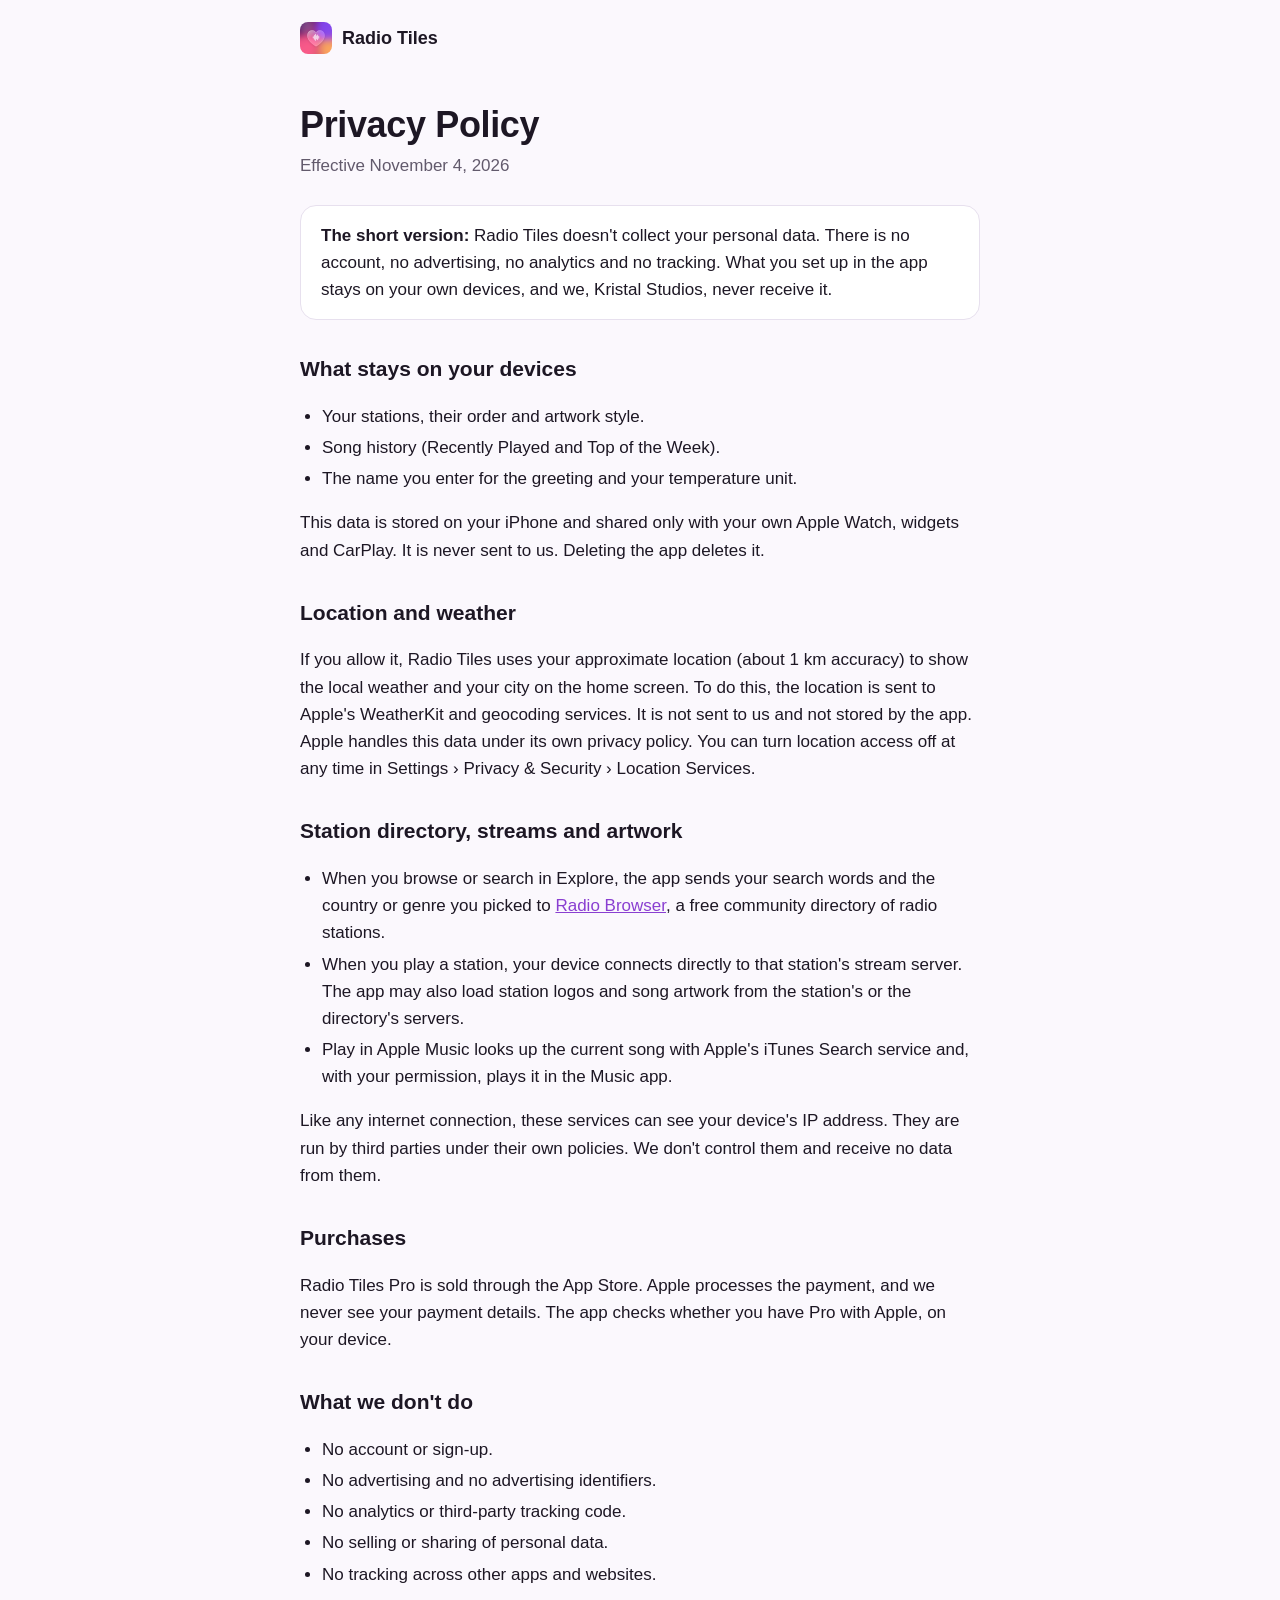
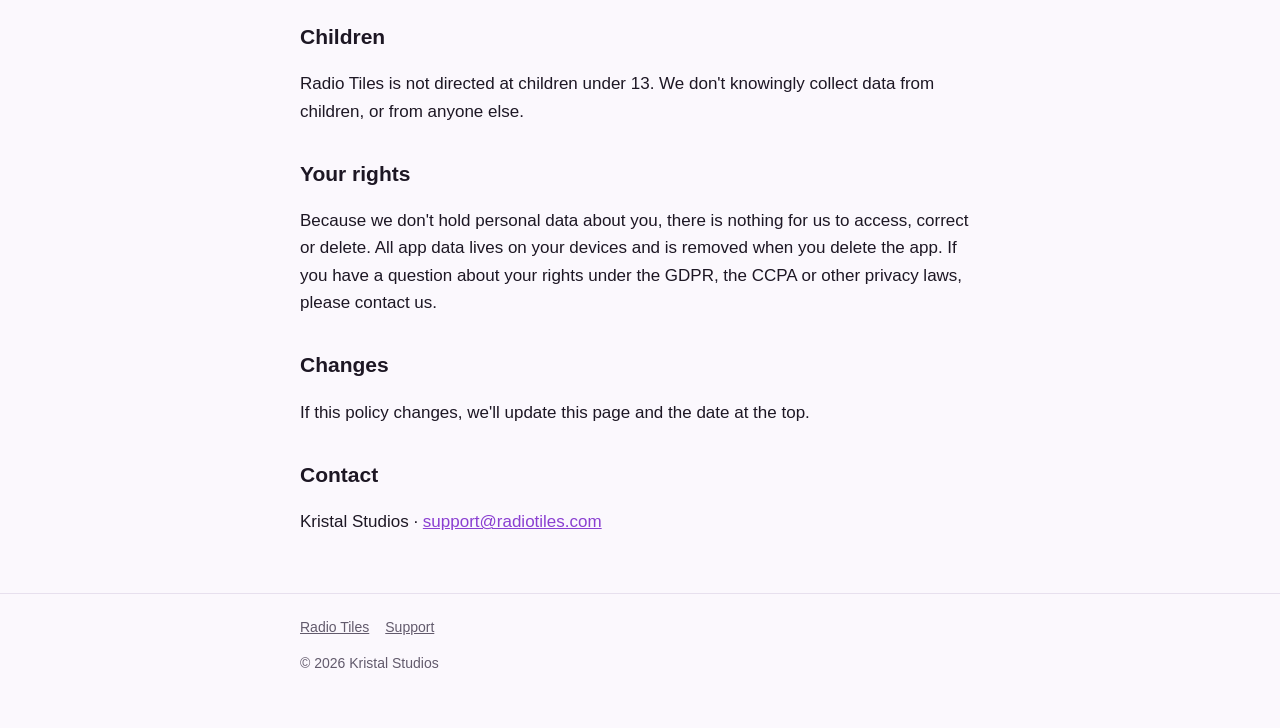
==== privacy/index.html @ e42f1ab5 "Use the Radio Tiles support address instead of the studio email Co-Authored-By: Claude Opus 5.5 <nor" ====
<!doctype html>
<html lang="en">
<head>
  <meta charset="utf-8">
  <meta name="viewport" content="width=device-width, initial-scale=1">
  <title>Privacy Policy · Radio Tiles</title>
  <meta name="description" content="Radio Tiles collects no personal data: no account, no ads, no analytics, no tracking.">
  <link rel="icon" href="../icon.png">
  <link rel="stylesheet" href="../style.css">
</head>
<body>
  <div class="wrap">
    <header class="top"><a class="brand" href="../"><img src="../icon.png" alt="">Radio Tiles</a></header>
    <article>
      <h1>Privacy Policy</h1>
      <p class="date">Effective November 4, 2026</p>

      <p class="summary"><strong>The short version:</strong> Radio Tiles doesn't collect your personal data. There is no account, no advertising, no analytics and no tracking. What you set up in the app stays on your own devices, and we, Kristal Studios, never receive it.</p>

      <h2>What stays on your devices</h2>
      <ul>
        <li>Your stations, their order and artwork style.</li>
        <li>Song history (Recently Played and Top of the Week).</li>
        <li>The name you enter for the greeting and your temperature unit.</li>
      </ul>
      <p>This data is stored on your iPhone and shared only with your own Apple Watch, widgets and CarPlay. It is never sent to us. Deleting the app deletes it.</p>

      <h2>Location and weather</h2>
      <p>If you allow it, Radio Tiles uses your approximate location (about 1 km accuracy) to show the local weather and your city on the home screen. To do this, the location is sent to Apple's WeatherKit and geocoding services. It is not sent to us and not stored by the app. Apple handles this data under its own privacy policy. You can turn location access off at any time in Settings › Privacy &amp; Security › Location Services.</p>

      <h2>Station directory, streams and artwork</h2>
      <ul>
        <li>When you browse or search in Explore, the app sends your search words and the country or genre you picked to <a href="https://www.radio-browser.info">Radio Browser</a>, a free community directory of radio stations.</li>
        <li>When you play a station, your device connects directly to that station's stream server. The app may also load station logos and song artwork from the station's or the directory's servers.</li>
        <li>Play in Apple Music looks up the current song with Apple's iTunes Search service and, with your permission, plays it in the Music app.</li>
      </ul>
      <p>Like any internet connection, these services can see your device's IP address. They are run by third parties under their own policies. We don't control them and receive no data from them.</p>

      <h2>Purchases</h2>
      <p>Radio Tiles Pro is sold through the App Store. Apple processes the payment, and we never see your payment details. The app checks whether you have Pro with Apple, on your device.</p>

      <h2>What we don't do</h2>
      <ul>
        <li>No account or sign-up.</li>
        <li>No advertising and no advertising identifiers.</li>
        <li>No analytics or third-party tracking code.</li>
        <li>No selling or sharing of personal data.</li>
        <li>No tracking across other apps and websites.</li>
      </ul>

      <h2>Children</h2>
      <p>Radio Tiles is not directed at children under 13. We don't knowingly collect data from children, or from anyone else.</p>

      <h2>Your rights</h2>
      <p>Because we don't hold personal data about you, there is nothing for us to access, correct or delete. All app data lives on your devices and is removed when you delete the app. If you have a question about your rights under the GDPR, the CCPA or other privacy laws, please contact us.</p>

      <h2>Changes</h2>
      <p>If this policy changes, we'll update this page and the date at the top.</p>

      <h2>Contact</h2>
      <p>Kristal Studios · <a href="mailto:support@radiotiles.com">support@radiotiles.com</a></p>
    </article>
  </div>
  <footer>
    <div class="wrap">
      <a href="../">Radio Tiles</a><a href="../support/">Support</a>
      <p>© 2026 Kristal Studios</p>
    </div>
  </footer>
</body>
</html>
---- style.css ----
:root {
  --bg: #fbf8fd;
  --surface: #ffffff;
  --text: #1d1724;
  --muted: #625a6c;
  --line: #e7e0ee;
  --accent: #8a3fd1;
  --grad: linear-gradient(135deg, #7a2fd0 0%, #d8418c 55%, #f5a05a 100%);
}
@media (prefers-color-scheme: dark) {
  :root {
    --bg: #141019;
    --surface: #1e1826;
    --text: #f3eef8;
    --muted: #a9a0b4;
    --line: #2f2739;
    --accent: #c79bff;
  }
}
* { box-sizing: border-box; }
html { -webkit-text-size-adjust: 100%; }
body {
  margin: 0;
  background: var(--bg);
  color: var(--text);
  font: 17px/1.6 -apple-system, BlinkMacSystemFont, "SF Pro Text", "Helvetica Neue", Arial, sans-serif;
}
a { color: var(--accent); }
.wrap { max-width: 720px; margin: 0 auto; padding: 0 20px; }
header.top { padding: 22px 0; }
header.top a.brand {
  display: inline-flex; align-items: center; gap: 10px;
  color: var(--text); text-decoration: none; font-weight: 700; font-size: 18px;
}
header.top img { width: 32px; height: 32px; border-radius: 8px; }
.hero { text-align: center; padding: 40px 0 28px; }
.hero img { width: 128px; height: 128px; border-radius: 29px; box-shadow: 0 18px 40px rgba(122, 47, 208, .28); }
.hero h1 { font-size: 44px; line-height: 1.1; margin: 26px 0 10px; letter-spacing: -0.02em; }
.hero p.lead { font-size: 20px; color: var(--muted); margin: 0 auto; max-width: 520px; }
.badge {
  display: inline-block; margin-top: 26px; padding: 12px 22px; border-radius: 999px;
  background: var(--grad); color: #fff; font-weight: 600; text-decoration: none;
}
.features { display: grid; grid-template-columns: repeat(auto-fit, minmax(200px, 1fr)); gap: 14px; margin: 36px 0; }
.card { background: var(--surface); border: 1px solid var(--line); border-radius: 18px; padding: 18px 20px; }
.card h3 { margin: 0 0 4px; font-size: 17px; }
.card p { margin: 0; color: var(--muted); font-size: 15px; line-height: 1.5; }
article { padding: 8px 0 40px; }
article h1 { font-size: 36px; line-height: 1.15; margin: 12px 0 6px; letter-spacing: -0.01em; }
article .date { color: var(--muted); margin: 0 0 26px; }
article h2 { font-size: 21px; margin: 32px 0 8px; }
article ul { padding-left: 22px; }
article li { margin: 4px 0; }
.summary { background: var(--surface); border: 1px solid var(--line); border-radius: 16px; padding: 16px 20px; }
footer { border-top: 1px solid var(--line); padding: 22px 0 40px; color: var(--muted); font-size: 14px; }
footer a { color: var(--muted); margin-right: 16px; }
@media (max-width: 480px) {
  .hero h1 { font-size: 36px; }
  .hero p.lead { font-size: 18px; }
  article h1 { font-size: 30px; }
}
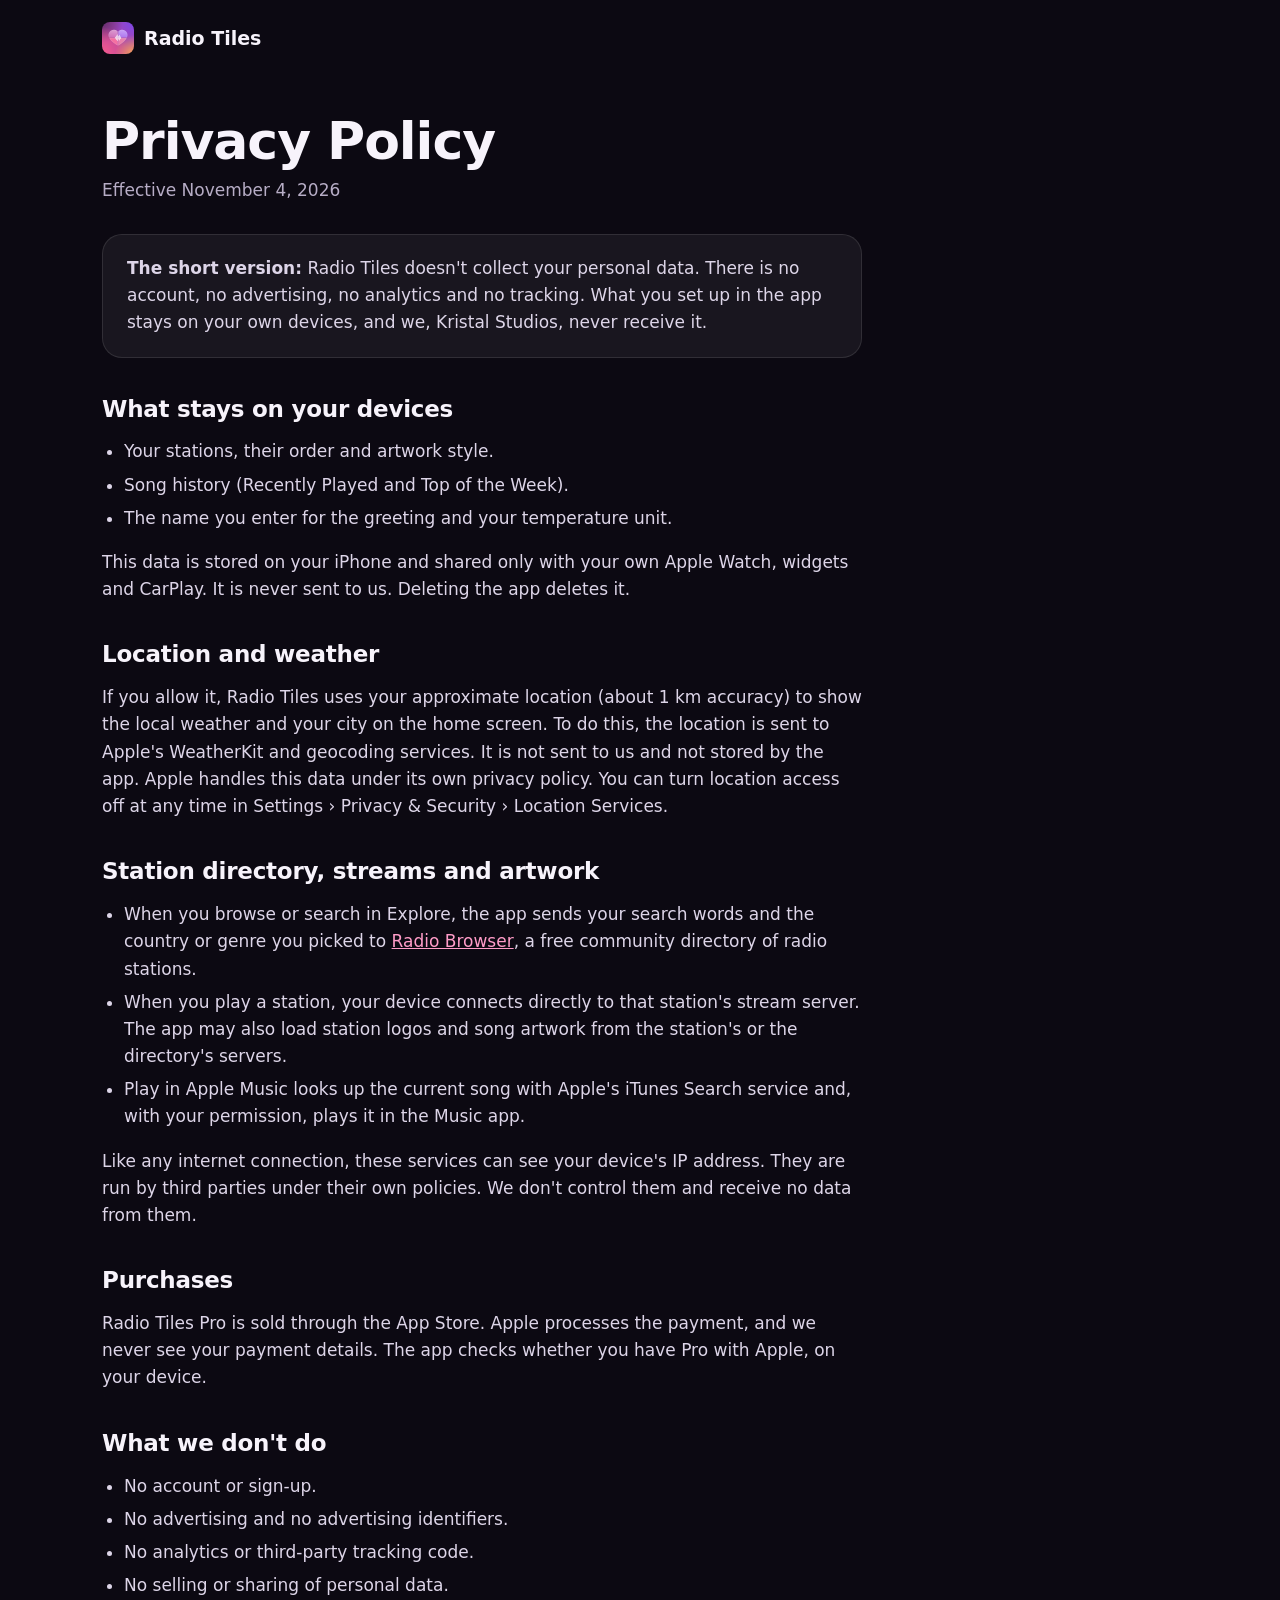
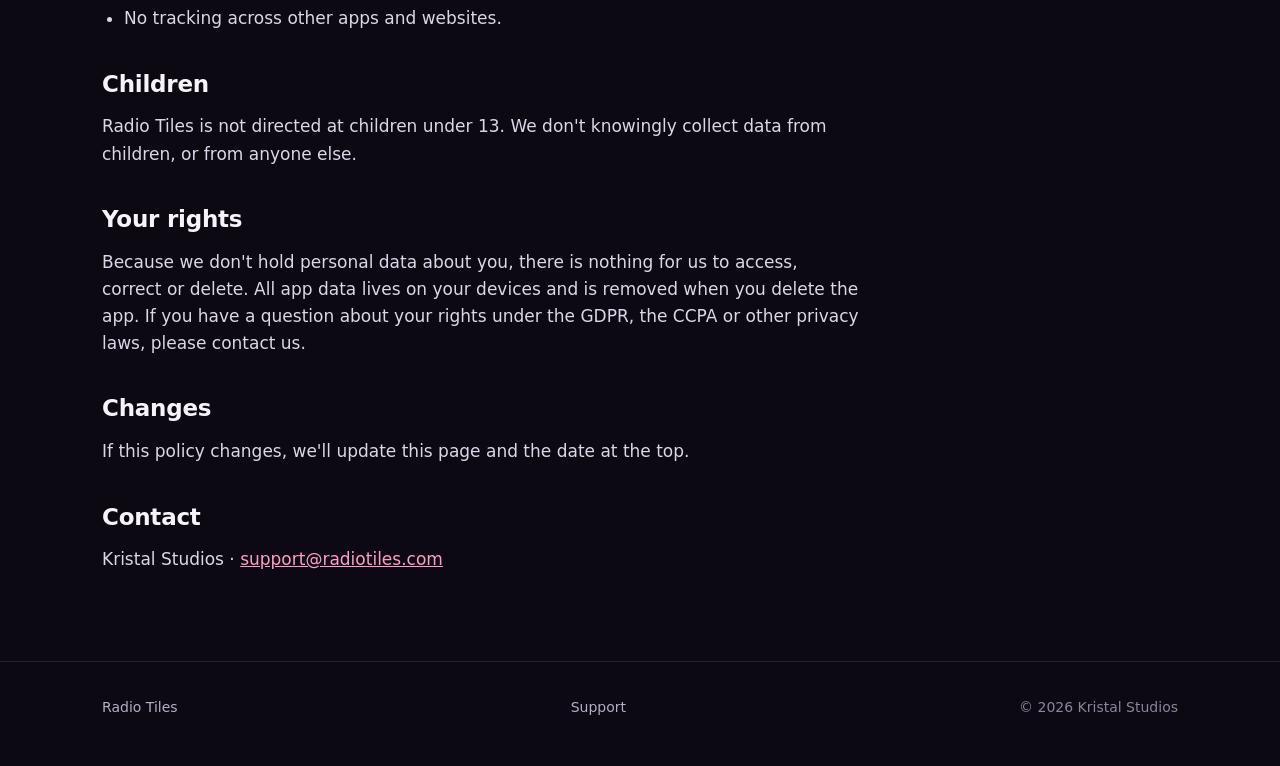
==== commit bbcbcdd0: "New radiotiles.com: landing page with tiles, CarPlay, Apple Watch, sleep timer, pricing and FAQ Co-A" ====
--- a/privacy/index.html
+++ b/privacy/index.html
@@ -6,7 +6,7 @@
   <title>Privacy Policy · Radio Tiles</title>
   <meta name="description" content="Radio Tiles collects no personal data: no account, no ads, no analytics, no tracking.">
   <link rel="icon" href="../icon.png">
-  <link rel="stylesheet" href="../style.css">
+  <link rel="stylesheet" href="../style.css?v=2">
 </head>
 <body>
   <div class="wrap">
--- a/style.css
+++ b/style.css
@@ -1,61 +1,340 @@
 :root {
-  --bg: #fbf8fd;
-  --surface: #ffffff;
-  --text: #1d1724;
-  --muted: #625a6c;
-  --line: #e7e0ee;
-  --accent: #8a3fd1;
-  --grad: linear-gradient(135deg, #7a2fd0 0%, #d8418c 55%, #f5a05a 100%);
-}
-@media (prefers-color-scheme: dark) {
-  :root {
-    --bg: #141019;
-    --surface: #1e1826;
-    --text: #f3eef8;
-    --muted: #a9a0b4;
-    --line: #2f2739;
-    --accent: #c79bff;
-  }
+  color-scheme: dark;
+  --bg: #0c0912;
+  --bg-2: #140f1d;
+  --surface: rgba(255, 255, 255, 0.055);
+  --surface-2: rgba(255, 255, 255, 0.09);
+  --line: rgba(255, 255, 255, 0.1);
+  --text: #f7f3fb;
+  --muted: #b7adc6;
+  --soft: #8e839f;
+  --violet: #8b3fe0;
+  --pink: #e0458f;
+  --peach: #f6a35c;
+  --grad: linear-gradient(120deg, #8b3fe0 0%, #e0458f 52%, #f6a35c 100%);
+  --round: ui-rounded, "SF Pro Rounded", "Nunito", system-ui, -apple-system, sans-serif;
+  --radius: 22px;
 }
 * { box-sizing: border-box; }
-html { -webkit-text-size-adjust: 100%; }
+html { -webkit-text-size-adjust: 100%; scroll-behavior: smooth; }
+@media (prefers-reduced-motion: reduce) { html { scroll-behavior: auto; } }
 body {
   margin: 0;
   background: var(--bg);
   color: var(--text);
-  font: 17px/1.6 -apple-system, BlinkMacSystemFont, "SF Pro Text", "Helvetica Neue", Arial, sans-serif;
-}
-a { color: var(--accent); }
-.wrap { max-width: 720px; margin: 0 auto; padding: 0 20px; }
+  font: 17px/1.6 system-ui, -apple-system, BlinkMacSystemFont, "SF Pro Text", "Helvetica Neue", Arial, sans-serif;
+  overflow-x: hidden;
+}
+img { max-width: 100%; display: block; }
+a { color: inherit; }
+.wrap { max-width: 1120px; margin: 0 auto; padding: 0 22px; }
+.grad-text { background: var(--grad); -webkit-background-clip: text; background-clip: text; color: transparent; }
+
+/* ---------- Navigation ---------- */
+.nav {
+  position: sticky; top: 0; z-index: 20;
+  backdrop-filter: saturate(160%) blur(18px); -webkit-backdrop-filter: saturate(160%) blur(18px);
+  background: rgba(12, 9, 18, 0.62);
+  border-bottom: 1px solid transparent;
+  transition: border-color .3s;
+}
+.nav.scrolled { border-color: var(--line); }
+.nav .wrap { display: flex; align-items: center; justify-content: space-between; height: 64px; }
+.brand { display: inline-flex; align-items: center; gap: 10px; font-family: var(--round); font-weight: 800; font-size: 19px; text-decoration: none; }
+.brand img { width: 32px; height: 32px; border-radius: 8px; }
+.nav-links { display: flex; align-items: center; gap: 26px; font-size: 15px; }
+.nav-links a { text-decoration: none; color: var(--muted); transition: color .2s; }
+.nav-links a:hover { color: var(--text); }
+.pill {
+  display: inline-flex; align-items: center; gap: 8px;
+  padding: 8px 16px; border-radius: 999px; font-size: 14px; font-weight: 600;
+  background: var(--surface-2); border: 1px solid var(--line); color: var(--text); text-decoration: none;
+}
+.pill .dot { width: 7px; height: 7px; border-radius: 50%; background: var(--peach); box-shadow: 0 0 10px var(--peach); }
+
+/* ---------- Hero ---------- */
+.hero { position: relative; overflow: hidden; padding: 64px 0 40px; isolation: isolate; }
+.hero::before {
+  content: ""; position: absolute; inset: -20% -10% auto -10%; height: 120%; z-index: -2;
+  background:
+    radial-gradient(40% 50% at 25% 30%, rgba(139, 63, 224, 0.45), transparent 70%),
+    radial-gradient(35% 45% at 80% 25%, rgba(224, 69, 143, 0.35), transparent 70%),
+    radial-gradient(30% 40% at 60% 80%, rgba(246, 163, 92, 0.18), transparent 70%);
+}
+.tile-floor {
+  position: absolute; z-index: -1; left: 50%; top: 52%; width: 1500px;
+  transform: translate(-50%, -50%) perspective(1400px) rotateX(58deg) rotateZ(-28deg);
+  display: grid; grid-template-columns: repeat(9, 1fr); gap: 22px; opacity: .5;
+  -webkit-mask-image: radial-gradient(closest-side, #000 40%, transparent 100%);
+  mask-image: radial-gradient(closest-side, #000 40%, transparent 100%);
+  animation: drift 38s linear infinite;
+}
+/* Text side stays readable: the tile floor fades out behind the headline. */
+.hero::after {
+  content: ""; position: absolute; inset: 0; z-index: -1; pointer-events: none;
+  background: linear-gradient(90deg, var(--bg) 0%, rgba(12, 9, 18, .88) 38%, rgba(12, 9, 18, .2) 62%, transparent 80%),
+              linear-gradient(0deg, var(--bg) 0%, transparent 22%);
+}
+@keyframes drift { from { translate: 0 0; } to { translate: 0 var(--drift, -338px); } }
+@media (prefers-reduced-motion: reduce) { .tile-floor { animation: none; } }
+.hero-grid { display: grid; grid-template-columns: 1.05fr 1fr; align-items: center; gap: 40px; }
+.eyebrow { font-size: 13px; font-weight: 700; letter-spacing: .14em; text-transform: uppercase; color: var(--muted); margin: 0 0 18px; }
+.hero h1 {
+  font-family: var(--round); font-weight: 900; letter-spacing: -0.03em;
+  font-size: clamp(48px, 7.4vw, 92px); line-height: .98; margin: 0 0 22px;
+}
+.lead { font-size: clamp(18px, 2vw, 21px); color: var(--muted); max-width: 520px; margin: 0 0 30px; }
+.cta { display: flex; flex-wrap: wrap; gap: 12px; align-items: center; }
+.btn {
+  display: inline-flex; align-items: center; gap: 10px; padding: 15px 24px; border-radius: 999px;
+  font-weight: 700; font-size: 16px; text-decoration: none; border: 0; cursor: default;
+}
+.btn-primary { background: #fff; color: #120c1a; }
+.btn-primary svg { width: 20px; height: 20px; }
+.btn-ghost { background: var(--surface); color: var(--text); border: 1px solid var(--line); cursor: pointer; }
+.btn-ghost:hover { background: var(--surface-2); }
+.trust { display: flex; flex-wrap: wrap; gap: 10px 22px; margin-top: 34px; color: var(--soft); font-size: 14px; }
+.trust span { display: inline-flex; align-items: center; gap: 7px; }
+.trust svg { width: 16px; height: 16px; stroke: var(--peach); }
+
+.device-stage { position: relative; display: flex; justify-content: center; min-height: 600px; }
+.phone {
+  width: 300px; border-radius: 54px; padding: 11px; background: #0a0a0c;
+  box-shadow: 0 0 0 1.5px #2d2833, 0 40px 90px rgba(0, 0, 0, .55), 0 0 120px rgba(139, 63, 224, .25);
+  position: relative;
+}
+.phone img { border-radius: 44px; width: 100%; height: auto; aspect-ratio: 660 / 1434; object-fit: cover; }
+.watch {
+  width: 158px; border-radius: 46px; padding: 9px; background: #0a0a0c;
+  box-shadow: 0 0 0 1.5px #2d2833, 0 30px 60px rgba(0, 0, 0, .55);
+  position: relative;
+}
+.watch::after {
+  content: ""; position: absolute; right: -7px; top: 30%; width: 7px; height: 30px; border-radius: 0 4px 4px 0;
+  background: linear-gradient(90deg, #2a2630, #4a4452);
+}
+.watch img { border-radius: 38px; width: 100%; height: auto; aspect-ratio: 416 / 496; object-fit: cover; }
+.device-stage .watch { position: absolute; right: 2%; bottom: 40px; transform: rotate(4deg); }
+.device-stage .phone { transform: rotate(-3deg); }
+
+/* ---------- Tiles (same colors as in the app) ---------- */
+.tile {
+  --h: 280;
+  aspect-ratio: 1; border-radius: 22%;
+  display: grid; place-items: center; text-align: center; padding: 12%;
+  color: #fff; font-family: var(--round); font-weight: 900; line-height: 1.02; letter-spacing: -0.01em;
+  text-shadow: 0 4px 14px rgba(0, 0, 0, .45);
+  background:
+    linear-gradient(180deg, rgba(255, 255, 255, .16), transparent 45%),
+    radial-gradient(circle at 18% 18%, hsl(calc(var(--h) + 43) 60% 60% / .95), transparent 52%),
+    radial-gradient(circle at 85% 80%, hsl(var(--h) 50% 18% / .95), transparent 58%),
+    linear-gradient(45deg, hsl(var(--h) 50% 20%), hsl(var(--h) 49% 37%) 55%, hsl(calc(var(--h) + 43) 57% 54%));
+  box-shadow: inset 0 0 0 1px rgba(255, 255, 255, .08), 0 18px 40px rgba(0, 0, 0, .35);
+}
+.tile-floor .tile { font-size: 26px; }
+
+/* ---------- Ribbon ---------- */
+.ribbon { border-block: 1px solid var(--line); background: var(--bg-2); overflow: hidden; }
+.ribbon-track { display: flex; gap: 48px; padding: 18px 0; width: max-content; animation: scroll 40s linear infinite; }
+.ribbon-track span { font-family: var(--round); font-weight: 800; font-size: 20px; color: var(--muted); white-space: nowrap; }
+.ribbon-track span::after { content: "✦"; margin-left: 48px; color: var(--pink); }
+@keyframes scroll { to { transform: translateX(-50%); } }
+@media (prefers-reduced-motion: reduce) { .ribbon-track { animation: none; } }
+
+/* ---------- Sections ---------- */
+section { padding: 110px 0; }
+.section-head { max-width: 700px; margin: 0 auto 60px; text-align: center; }
+h2 {
+  font-family: var(--round); font-weight: 900; letter-spacing: -0.025em;
+  font-size: clamp(34px, 4.6vw, 56px); line-height: 1.04; margin: 0 0 18px;
+}
+.section-head p, .feature p { color: var(--muted); font-size: 19px; margin: 0; }
+.tag {
+  display: inline-block; font-size: 12px; font-weight: 800; letter-spacing: .12em; text-transform: uppercase;
+  padding: 5px 11px; border-radius: 999px; margin-bottom: 18px;
+  background: rgba(224, 69, 143, .14); color: #ff9cc8; border: 1px solid rgba(224, 69, 143, .3);
+}
+.tag.pro { background: rgba(246, 163, 92, .14); color: #ffc794; border-color: rgba(246, 163, 92, .3); }
+
+.feature { display: grid; grid-template-columns: 1fr 1fr; gap: 70px; align-items: center; padding: 50px 0; }
+.feature.flip .feature-visual { order: -1; }
+.feature ul { list-style: none; padding: 0; margin: 24px 0 0; display: grid; gap: 12px; }
+.feature li { display: flex; gap: 12px; color: var(--text); font-size: 17px; }
+.feature li svg { flex: none; width: 22px; height: 22px; margin-top: 2px; stroke: var(--peach); }
+.feature-visual { display: flex; justify-content: center; align-items: center; gap: 24px; position: relative; }
+.feature-visual::before {
+  content: ""; position: absolute; inset: 8% 4%; z-index: -1; border-radius: 50%;
+  background: radial-gradient(closest-side, rgba(139, 63, 224, .35), transparent);
+  filter: blur(20px);
+}
+.feature-visual .phone { width: 270px; }
+
+.looks { display: grid; grid-template-columns: repeat(3, 1fr); gap: 18px; width: 100%; max-width: 460px; }
+.looks figure { margin: 0; text-align: center; }
+.looks .tile { font-size: clamp(18px, 2.4vw, 26px); }
+.looks figcaption { margin-top: 12px; font-size: 14px; font-weight: 600; color: var(--muted); }
+.looks .glyph { width: 56%; height: auto; }
+.looks .tile.icon-style { background: #f3eee6; }
+.looks .tile.icon-style svg { width: 70%; height: auto; }
+
+/* CarPlay mockup */
+.carplay {
+  width: 100%; max-width: 520px; aspect-ratio: 16 / 8.6; border-radius: 26px; background: #050507;
+  box-shadow: 0 0 0 10px #18151c, 0 0 0 11px #2d2833, 0 40px 80px rgba(0, 0, 0, .55);
+  display: grid; grid-template-columns: 58px 1fr; overflow: hidden;
+}
+.cp-side { background: #141218; display: flex; flex-direction: column; align-items: center; gap: 12px; padding: 14px 0; font-size: 12px; font-weight: 600; }
+.cp-side i { display: block; width: 32px; height: 32px; border-radius: 9px; background: #2a2630; }
+.cp-side i.on { background: var(--grad); }
+.cp-main { padding: 14px 18px; display: flex; flex-direction: column; gap: 12px; min-width: 0; }
+.cp-tabs { display: flex; justify-content: center; gap: 6px; font-size: 12px; font-weight: 600; }
+.cp-tabs span { padding: 4px 12px; border-radius: 999px; color: #a8a0b3; }
+.cp-tabs span.on { background: #322d38; color: #fff; }
+.cp-label { font-size: 12px; color: #a8a0b3; font-weight: 600; }
+.cp-row { display: grid; grid-template-columns: repeat(4, 1fr); gap: 12px; }
+.cp-row .tile { font-size: 13px; border-radius: 16%; }
+.cp-row .playing { outline: 2px solid #fff; outline-offset: 2px; }
+.cp-now { margin-top: auto; display: flex; align-items: center; gap: 10px; background: #141218; border-radius: 12px; padding: 8px 10px; }
+.cp-now .tile { width: 36px; font-size: 6px; border-radius: 8px; padding: 4px; }
+.cp-now b { display: block; font-size: 13px; }
+.cp-now small { color: #a8a0b3; font-size: 11px; }
+.cp-now .eq { margin-left: auto; display: flex; gap: 2px; align-items: flex-end; height: 14px; }
+.cp-now .eq i { width: 3px; background: #ff5f8f; border-radius: 2px; animation: eq 1s ease-in-out infinite; }
+.cp-now .eq i:nth-child(2) { animation-delay: -.3s; }
+.cp-now .eq i:nth-child(3) { animation-delay: -.6s; }
+@keyframes eq { 0%, 100% { height: 30%; } 50% { height: 100%; } }
+
+/* Explore mockup */
+.explore {
+  width: 100%; max-width: 440px; border-radius: 28px; padding: 20px;
+  background: linear-gradient(180deg, #6a2b5a, #3a1c40 55%, #22142a);
+  box-shadow: 0 40px 80px rgba(0, 0, 0, .5), inset 0 0 0 1px rgba(255, 255, 255, .08);
+}
+.ex-search { display: flex; align-items: center; gap: 10px; padding: 12px 16px; border-radius: 999px; background: rgba(255, 255, 255, .12); color: rgba(255, 255, 255, .6); font-size: 15px; }
+.ex-search svg { width: 18px; height: 18px; }
+.ex-chips { display: flex; gap: 8px; margin: 14px 0; flex-wrap: wrap; }
+.ex-chips span { padding: 6px 13px; border-radius: 999px; font-size: 13px; font-weight: 600; background: rgba(255, 255, 255, .1); border: 1px solid rgba(255, 255, 255, .12); }
+.ex-chips span.on { background: #fff; color: #1d1124; }
+.ex-row { display: flex; align-items: center; gap: 14px; padding: 11px 0; border-top: 1px solid rgba(255, 255, 255, .08); }
+.ex-row .tile { width: 50px; font-size: 8px; border-radius: 12px; padding: 5px; flex: none; }
+.ex-row b { display: block; font-size: 15px; }
+.ex-row small { color: rgba(255, 255, 255, .6); font-size: 12.5px; }
+.ex-row .add { margin-left: auto; width: 28px; height: 28px; border-radius: 50%; border: 2px solid rgba(255, 255, 255, .8); display: grid; place-items: center; font-weight: 700; flex: none; }
+.ex-row .add.done { background: #34c759; border-color: #34c759; }
+
+/* Little things */
+.grid-3 { display: grid; grid-template-columns: repeat(3, 1fr); gap: 18px; }
+.card {
+  background: var(--surface); border: 1px solid var(--line); border-radius: var(--radius); padding: 26px;
+  transition: transform .3s, background .3s;
+}
+.card:hover { transform: translateY(-4px); background: var(--surface-2); }
+.card .ico { width: 46px; height: 46px; border-radius: 14px; display: grid; place-items: center; background: var(--grad); margin-bottom: 18px; }
+.card .ico svg { width: 24px; height: 24px; stroke: #fff; }
+.card h3 { margin: 0 0 6px; font-size: 19px; font-family: var(--round); font-weight: 800; }
+.card p { margin: 0; color: var(--muted); font-size: 15.5px; line-height: 1.55; }
+
+/* Pricing */
+.plans { display: grid; grid-template-columns: 1fr 1.15fr; gap: 22px; max-width: 900px; margin: 0 auto; }
+.plan { border-radius: 28px; padding: 34px; background: var(--surface); border: 1px solid var(--line); }
+.plan.pro {
+  background: linear-gradient(160deg, rgba(139, 63, 224, .35), rgba(224, 69, 143, .22) 55%, rgba(246, 163, 92, .14));
+  border-color: rgba(224, 69, 143, .45); position: relative;
+}
+.plan h3 { font-family: var(--round); font-weight: 900; font-size: 28px; margin: 0 0 4px; }
+.plan .price { font-size: 15px; color: var(--muted); margin: 0 0 22px; }
+.plan .price b { font-size: 34px; color: var(--text); font-family: var(--round); }
+.plan ul { list-style: none; padding: 0; margin: 0; display: grid; gap: 11px; }
+.plan li { display: flex; gap: 11px; font-size: 16px; }
+.plan li svg { flex: none; width: 20px; height: 20px; margin-top: 3px; stroke: var(--peach); }
+.options { display: grid; gap: 10px; margin: 0 0 24px; }
+.option { display: flex; justify-content: space-between; align-items: center; padding: 13px 16px; border-radius: 16px; background: rgba(255, 255, 255, .08); border: 1px solid rgba(255, 255, 255, .12); }
+.option.best { background: rgba(255, 255, 255, .16); border-color: rgba(255, 255, 255, .7); }
+.option b { font-size: 16px; }
+.option small { display: block; color: var(--muted); font-size: 13px; }
+.option strong { font-family: var(--round); font-size: 20px; }
+.badge { font-size: 10.5px; font-weight: 800; letter-spacing: .06em; padding: 3px 7px; border-radius: 999px; background: #fff; color: #7d2bb3; margin-left: 6px; vertical-align: 2px; }
+.fine { text-align: center; color: var(--soft); font-size: 14px; margin: 26px auto 0; max-width: 640px; }
+
+/* FAQ */
+.faq { max-width: 760px; margin: 0 auto; }
+.faq details { border-bottom: 1px solid var(--line); padding: 4px 0; }
+.faq summary { cursor: pointer; list-style: none; display: flex; justify-content: space-between; align-items: center; gap: 20px; padding: 20px 0; font-size: 19px; font-weight: 700; }
+.faq summary::-webkit-details-marker { display: none; }
+.faq summary::after { content: "+"; font-size: 26px; font-weight: 400; color: var(--muted); transition: transform .25s; }
+.faq details[open] summary::after { transform: rotate(45deg); }
+.faq details p { margin: 0 0 22px; color: var(--muted); }
+.faq a { color: #ff9cc8; }
+
+/* Final CTA */
+.final { text-align: center; padding: 120px 0 130px; position: relative; overflow: hidden; isolation: isolate; }
+.final::before {
+  content: ""; position: absolute; inset: 0; z-index: -1;
+  background: radial-gradient(45% 60% at 50% 60%, rgba(139, 63, 224, .4), transparent 70%), radial-gradient(30% 40% at 65% 40%, rgba(224, 69, 143, .3), transparent 70%);
+}
+.final img.app-icon { width: 120px; height: 120px; border-radius: 27px; margin: 0 auto 28px; box-shadow: 0 25px 60px rgba(139, 63, 224, .45); }
+.final p { color: var(--muted); font-size: 19px; margin: 0 auto 30px; max-width: 520px; }
+
+/* Footer */
+footer { border-top: 1px solid var(--line); padding: 34px 0 48px; color: var(--soft); font-size: 14px; }
+footer .wrap { display: flex; flex-wrap: wrap; gap: 14px 30px; justify-content: space-between; }
+footer nav { display: flex; flex-wrap: wrap; gap: 8px 22px; }
+footer a { color: var(--muted); text-decoration: none; }
+footer a:hover { color: var(--text); }
+footer p { margin: 0; max-width: 560px; }
+
+/* Reveal on scroll */
+.reveal { opacity: 0; transform: translateY(26px); transition: opacity .8s ease, transform .8s ease; }
+.reveal.in { opacity: 1; transform: none; }
+@media (prefers-reduced-motion: reduce) { .reveal { opacity: 1; transform: none; transition: none; } }
+
+/* ---------- Text pages (privacy, support) ---------- */
 header.top { padding: 22px 0; }
-header.top a.brand {
-  display: inline-flex; align-items: center; gap: 10px;
-  color: var(--text); text-decoration: none; font-weight: 700; font-size: 18px;
-}
-header.top img { width: 32px; height: 32px; border-radius: 8px; }
-.hero { text-align: center; padding: 40px 0 28px; }
-.hero img { width: 128px; height: 128px; border-radius: 29px; box-shadow: 0 18px 40px rgba(122, 47, 208, .28); }
-.hero h1 { font-size: 44px; line-height: 1.1; margin: 26px 0 10px; letter-spacing: -0.02em; }
-.hero p.lead { font-size: 20px; color: var(--muted); margin: 0 auto; max-width: 520px; }
-.badge {
-  display: inline-block; margin-top: 26px; padding: 12px 22px; border-radius: 999px;
-  background: var(--grad); color: #fff; font-weight: 600; text-decoration: none;
-}
-.features { display: grid; grid-template-columns: repeat(auto-fit, minmax(200px, 1fr)); gap: 14px; margin: 36px 0; }
-.card { background: var(--surface); border: 1px solid var(--line); border-radius: 18px; padding: 18px 20px; }
-.card h3 { margin: 0 0 4px; font-size: 17px; }
-.card p { margin: 0; color: var(--muted); font-size: 15px; line-height: 1.5; }
-article { padding: 8px 0 40px; }
-article h1 { font-size: 36px; line-height: 1.15; margin: 12px 0 6px; letter-spacing: -0.01em; }
-article .date { color: var(--muted); margin: 0 0 26px; }
-article h2 { font-size: 21px; margin: 32px 0 8px; }
+header.top a.brand img { width: 32px; height: 32px; border-radius: 8px; }
+article { max-width: 760px; padding: 20px 0 70px; }
+article h1 { font-family: var(--round); font-weight: 900; letter-spacing: -0.02em; font-size: clamp(36px, 5vw, 52px); line-height: 1.05; margin: 10px 0 8px; }
+article .date { color: var(--muted); margin: 0 0 30px; }
+article h2 { font-size: 23px; letter-spacing: -0.01em; margin: 40px 0 10px; }
+article p, article li { color: #ddd5e8; }
 article ul { padding-left: 22px; }
-article li { margin: 4px 0; }
-.summary { background: var(--surface); border: 1px solid var(--line); border-radius: 16px; padding: 16px 20px; }
-footer { border-top: 1px solid var(--line); padding: 22px 0 40px; color: var(--muted); font-size: 14px; }
-footer a { color: var(--muted); margin-right: 16px; }
-@media (max-width: 480px) {
-  .hero h1 { font-size: 36px; }
-  .hero p.lead { font-size: 18px; }
-  article h1 { font-size: 30px; }
-}
+article li { margin: 6px 0; }
+article a { color: #ff9cc8; }
+.summary { background: var(--surface); border: 1px solid var(--line); border-radius: 20px; padding: 20px 24px; }
+
+/* ---------- Responsive ---------- */
+@media (max-width: 900px) {
+  .nav-links a:not(.pill) { display: none; }
+  .hero { padding-top: 40px; }
+  .hero::after { background: linear-gradient(180deg, rgba(12, 9, 18, .9) 0%, rgba(12, 9, 18, .82) 45%, rgba(12, 9, 18, .25) 70%, var(--bg) 100%); }
+  .hero-grid, .feature { grid-template-columns: 1fr; gap: 40px; }
+  .hero-copy { text-align: center; }
+  .lead { margin-left: auto; margin-right: auto; }
+  .cta, .trust { justify-content: center; }
+  .device-stage { min-height: 0; }
+  .feature { padding: 30px 0; }
+  .feature.flip .feature-visual { order: 0; }
+  .feature-copy { text-align: center; }
+  .feature ul { justify-items: center; }
+  .grid-3 { grid-template-columns: 1fr 1fr; }
+  .plans { grid-template-columns: 1fr; }
+  section { padding: 80px 0; }
+}
+@media (max-width: 560px) {
+  .wrap { padding: 0 16px; }
+  .phone { width: 250px; border-radius: 46px; padding: 9px; }
+  .phone img { border-radius: 38px; }
+  .device-stage .watch { width: 118px; border-radius: 36px; right: -4px; bottom: 20px; }
+  .device-stage .watch img { border-radius: 29px; }
+  .feature-visual .phone { width: 230px; }
+  .feature-visual .watch { width: 140px; }
+  .grid-3 { grid-template-columns: 1fr; }
+  .tile-floor { width: 1100px; gap: 16px; }
+  .tile-floor .tile { font-size: 19px; }
+  .plan { padding: 26px 22px; }
+  .carplay { aspect-ratio: auto; grid-template-columns: 44px 1fr; border-radius: 20px; }
+  .cp-side i { width: 26px; height: 26px; }
+  .cp-main { padding: 12px; gap: 10px; }
+  .cp-row { gap: 8px; }
+  .cp-row .tile { font-size: 10px; }
+  .feature li { text-align: left; }
+}
